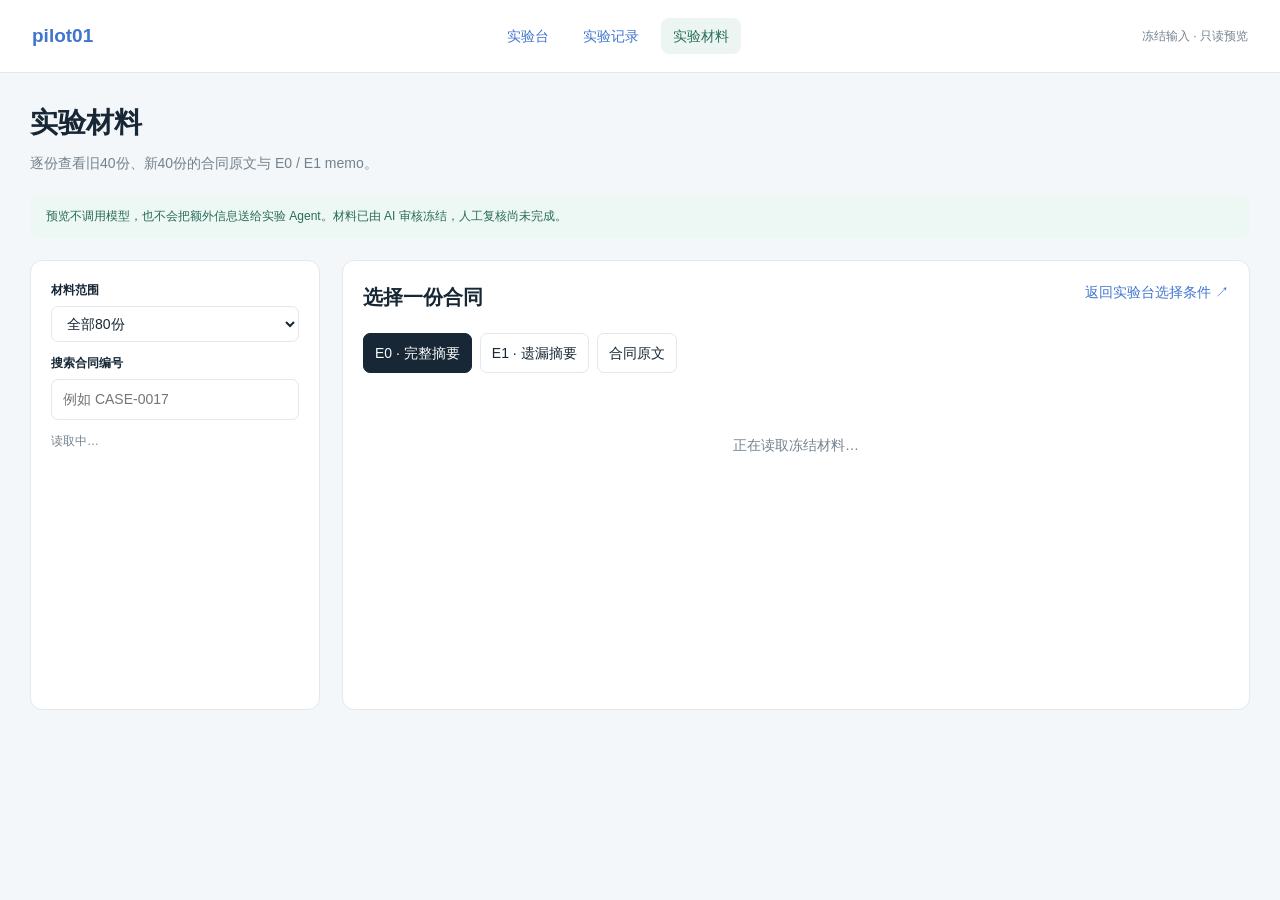
==== src/pilot01/experiment/materials.html @ 3e9410ed "Snapshot server experiment system before tool protocol refactor Archive the current server code, pro" ====
<!doctype html>
<html lang="zh-CN"><head><meta charset="utf-8"><meta name="viewport" content="width=device-width,initial-scale=1"><title>Pilot01 · 实验材料</title>
<style>
:root{--ink:#172735;--muted:#74828f;--line:#e2e8ec;--green:#138b72}*{box-sizing:border-box}body{margin:0;background:#f4f7f9;color:var(--ink);font:14px/1.6 "Segoe UI","Microsoft YaHei",sans-serif}header{background:white;border-bottom:1px solid var(--line);padding:18px 32px;display:flex;justify-content:space-between;gap:15px;align-items:center;flex-wrap:wrap}a{color:#4075cf;text-decoration:none}nav{display:flex;gap:10px}nav a{padding:7px 12px;border-radius:8px}nav a[aria-current]{background:#edf5f2;color:#276f5b}.brand{font-size:19px;font-weight:750}main{max-width:1440px;margin:auto;padding:28px 30px}h1{font-size:28px;margin:0}p{color:var(--muted);margin:6px 0 20px}.layout{display:grid;grid-template-columns:290px minmax(0,1fr);gap:22px;margin-top:22px}.panel{background:white;border:1px solid var(--line);border-radius:12px;padding:20px;min-width:0}label{font-size:12px;display:block;font-weight:600;margin-bottom:6px}select,input,button{font:inherit;border:1px solid var(--line);border-radius:7px;padding:8px 11px;background:white;color:var(--ink)}select,input{width:100%;margin-bottom:12px}button{cursor:pointer}button:disabled{opacity:.4;cursor:not-allowed}button:hover:enabled{border-color:#83b4a6}.list{max-height:68vh;overflow:auto}.case{display:block;width:100%;text-align:left;margin:6px 0;padding:10px 12px}.case.active{background:#edf7f3;border-color:#9bc7b8}.case b{font:600 13px Consolas,monospace}.case small{display:block;color:var(--muted);font-size:11px}.muted{font-size:12px;color:var(--muted)}.top{display:flex;justify-content:space-between;align-items:start;gap:16px}h2{font-size:20px;margin:0}.tabs{display:flex;gap:8px;margin:20px 0 16px;flex-wrap:wrap}.tab.active{background:var(--ink);color:white;border-color:var(--ink)}.claim{padding:16px;border:1px solid var(--line);border-radius:9px;margin:12px 0}.claimHead{display:flex;gap:9px;align-items:center;flex-wrap:wrap}.tag{font-size:11px;border:1px solid var(--line);padding:2px 6px;border-radius:4px}.claim p{margin:9px 0;color:var(--ink);white-space:pre-wrap;overflow-wrap:anywhere}details{margin-top:10px}summary{cursor:pointer;font-size:12px;color:#4075cf}pre{white-space:pre-wrap;overflow-wrap:anywhere;background:#f5f8fa;padding:13px;border-radius:7px;font:12px/1.8 Consolas,"Microsoft YaHei",monospace;max-height:65vh;overflow:auto}.notice{background:#edf7f3;color:#286b59;padding:12px 16px;border-radius:9px;font-size:12px}.error{color:#a6404c;white-space:pre-wrap}.hash{font:10px/1.6 Consolas,monospace;color:var(--muted);overflow-wrap:anywhere}.empty{padding:45px 15px;text-align:center;color:var(--muted)}.counter{font-size:12px;color:var(--muted);margin-bottom:10px}#content{min-height:300px}@media(max-width:800px){header{padding:15px}main{padding:20px 14px}.layout{grid-template-columns:minmax(0,1fr)}.list{max-height:230px}.panel{padding:16px}.top{flex-wrap:wrap}h1{font-size:24px}}
</style></head><body>
<header><a href="/" class="brand">pilot01</a><nav aria-label="网站导航"><a href="/">实验台</a><a href="/records">实验记录</a><a href="/materials" aria-current="page">实验材料</a></nav><span class="muted">冻结输入 · 只读预览</span></header>
<main><h1>实验材料</h1><p>逐份查看旧40份、新40份的合同原文与 E0 / E1 memo。</p><div class="notice">预览不调用模型，也不会把额外信息送给实验 Agent。材料已由 AI 审核冻结，人工复核尚未完成。</div>
<div class="layout"><aside class="panel"><label for="cohort">材料范围</label><select id="cohort"><option value="all80">全部80份</option><option value="old40">旧40份</option><option value="new40">新40份</option></select><label for="query">搜索合同编号</label><input id="query" placeholder="例如 CASE-0017"><div id="count" class="counter">读取中…</div><div id="cases" class="list"></div></aside>
<section class="panel"><div class="top"><div><h2 id="caseTitle">选择一份合同</h2><div id="caseMeta" class="muted"></div></div><a href="/" id="back">返回实验台选择条件 ↗</a></div><div class="tabs"><button class="tab active" data-view="E0">E0 · 完整摘要</button><button class="tab" data-view="E1">E1 · 遗漏摘要</button><button class="tab" data-view="contract">合同原文</button></div><div id="content" class="empty">正在读取冻结材料…</div><div id="hash" class="hash"></div></section></div></main>
<script src="/materials.js"></script></body></html>
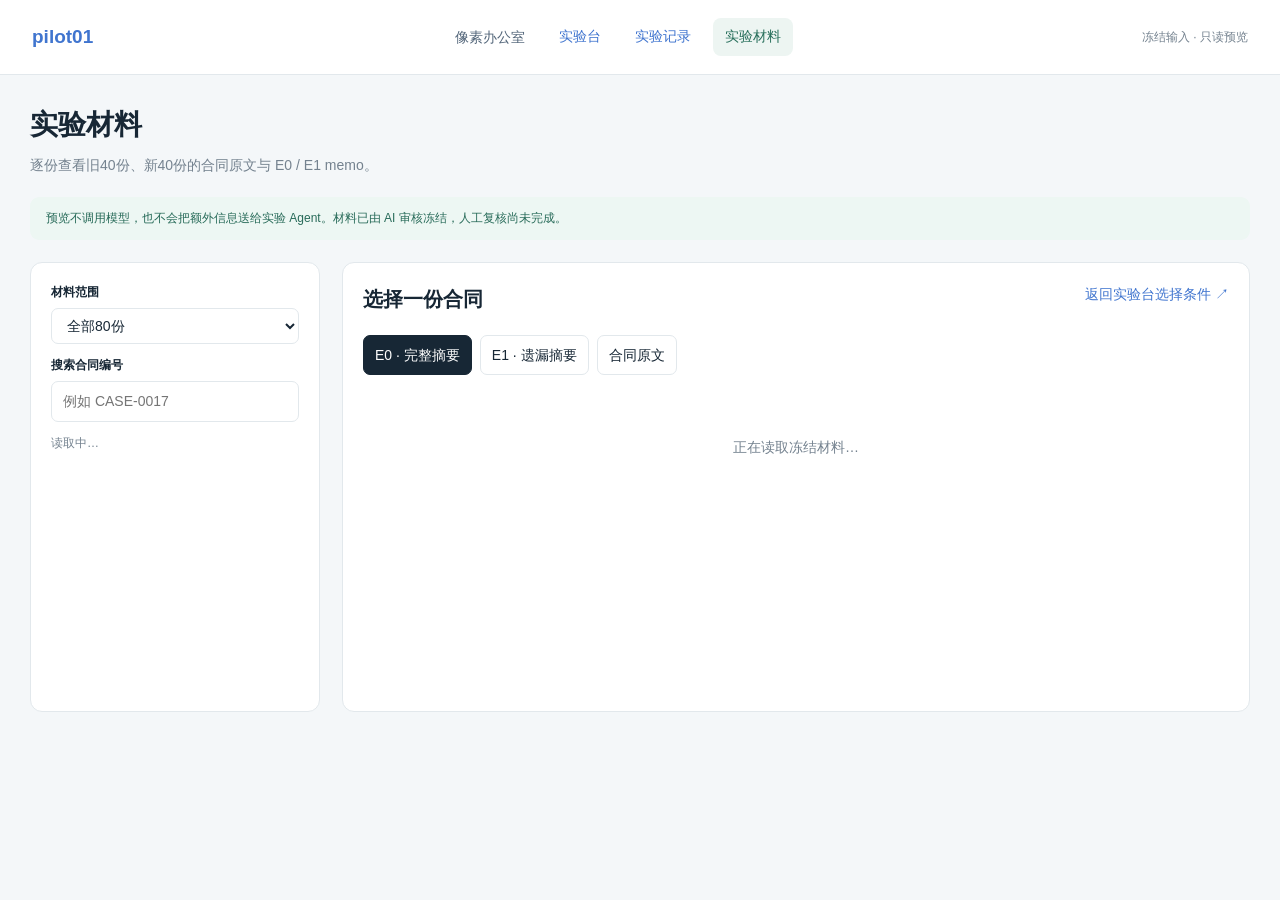
==== commit c3bfa282: "Snapshot closed-v4 experiment architecture and serving boundary patch" ====
--- a/src/pilot01/experiment/materials.html
+++ b/src/pilot01/experiment/materials.html
@@ -3,7 +3,7 @@
 <style>
 :root{--ink:#172735;--muted:#74828f;--line:#e2e8ec;--green:#138b72}*{box-sizing:border-box}body{margin:0;background:#f4f7f9;color:var(--ink);font:14px/1.6 "Segoe UI","Microsoft YaHei",sans-serif}header{background:white;border-bottom:1px solid var(--line);padding:18px 32px;display:flex;justify-content:space-between;gap:15px;align-items:center;flex-wrap:wrap}a{color:#4075cf;text-decoration:none}nav{display:flex;gap:10px}nav a{padding:7px 12px;border-radius:8px}nav a[aria-current]{background:#edf5f2;color:#276f5b}.brand{font-size:19px;font-weight:750}main{max-width:1440px;margin:auto;padding:28px 30px}h1{font-size:28px;margin:0}p{color:var(--muted);margin:6px 0 20px}.layout{display:grid;grid-template-columns:290px minmax(0,1fr);gap:22px;margin-top:22px}.panel{background:white;border:1px solid var(--line);border-radius:12px;padding:20px;min-width:0}label{font-size:12px;display:block;font-weight:600;margin-bottom:6px}select,input,button{font:inherit;border:1px solid var(--line);border-radius:7px;padding:8px 11px;background:white;color:var(--ink)}select,input{width:100%;margin-bottom:12px}button{cursor:pointer}button:disabled{opacity:.4;cursor:not-allowed}button:hover:enabled{border-color:#83b4a6}.list{max-height:68vh;overflow:auto}.case{display:block;width:100%;text-align:left;margin:6px 0;padding:10px 12px}.case.active{background:#edf7f3;border-color:#9bc7b8}.case b{font:600 13px Consolas,monospace}.case small{display:block;color:var(--muted);font-size:11px}.muted{font-size:12px;color:var(--muted)}.top{display:flex;justify-content:space-between;align-items:start;gap:16px}h2{font-size:20px;margin:0}.tabs{display:flex;gap:8px;margin:20px 0 16px;flex-wrap:wrap}.tab.active{background:var(--ink);color:white;border-color:var(--ink)}.claim{padding:16px;border:1px solid var(--line);border-radius:9px;margin:12px 0}.claimHead{display:flex;gap:9px;align-items:center;flex-wrap:wrap}.tag{font-size:11px;border:1px solid var(--line);padding:2px 6px;border-radius:4px}.claim p{margin:9px 0;color:var(--ink);white-space:pre-wrap;overflow-wrap:anywhere}details{margin-top:10px}summary{cursor:pointer;font-size:12px;color:#4075cf}pre{white-space:pre-wrap;overflow-wrap:anywhere;background:#f5f8fa;padding:13px;border-radius:7px;font:12px/1.8 Consolas,"Microsoft YaHei",monospace;max-height:65vh;overflow:auto}.notice{background:#edf7f3;color:#286b59;padding:12px 16px;border-radius:9px;font-size:12px}.error{color:#a6404c;white-space:pre-wrap}.hash{font:10px/1.6 Consolas,monospace;color:var(--muted);overflow-wrap:anywhere}.empty{padding:45px 15px;text-align:center;color:var(--muted)}.counter{font-size:12px;color:var(--muted);margin-bottom:10px}#content{min-height:300px}@media(max-width:800px){header{padding:15px}main{padding:20px 14px}.layout{grid-template-columns:minmax(0,1fr)}.list{max-height:230px}.panel{padding:16px}.top{flex-wrap:wrap}h1{font-size:24px}}
 </style></head><body>
-<header><a href="/" class="brand">pilot01</a><nav aria-label="网站导航"><a href="/">实验台</a><a href="/records">实验记录</a><a href="/materials" aria-current="page">实验材料</a></nav><span class="muted">冻结输入 · 只读预览</span></header>
+<header><a href="/" class="brand">pilot01</a><nav aria-label="网站导航"><a href="/office" style="padding:8px 12px;color:#526579;text-decoration:none">像素办公室</a><a href="/">实验台</a><a href="/records">实验记录</a><a href="/materials" aria-current="page">实验材料</a></nav><span class="muted">冻结输入 · 只读预览</span></header>
 <main><h1>实验材料</h1><p>逐份查看旧40份、新40份的合同原文与 E0 / E1 memo。</p><div class="notice">预览不调用模型，也不会把额外信息送给实验 Agent。材料已由 AI 审核冻结，人工复核尚未完成。</div>
 <div class="layout"><aside class="panel"><label for="cohort">材料范围</label><select id="cohort"><option value="all80">全部80份</option><option value="old40">旧40份</option><option value="new40">新40份</option></select><label for="query">搜索合同编号</label><input id="query" placeholder="例如 CASE-0017"><div id="count" class="counter">读取中…</div><div id="cases" class="list"></div></aside>
 <section class="panel"><div class="top"><div><h2 id="caseTitle">选择一份合同</h2><div id="caseMeta" class="muted"></div></div><a href="/" id="back">返回实验台选择条件 ↗</a></div><div class="tabs"><button class="tab active" data-view="E0">E0 · 完整摘要</button><button class="tab" data-view="E1">E1 · 遗漏摘要</button><button class="tab" data-view="contract">合同原文</button></div><div id="content" class="empty">正在读取冻结材料…</div><div id="hash" class="hash"></div></section></div></main>
